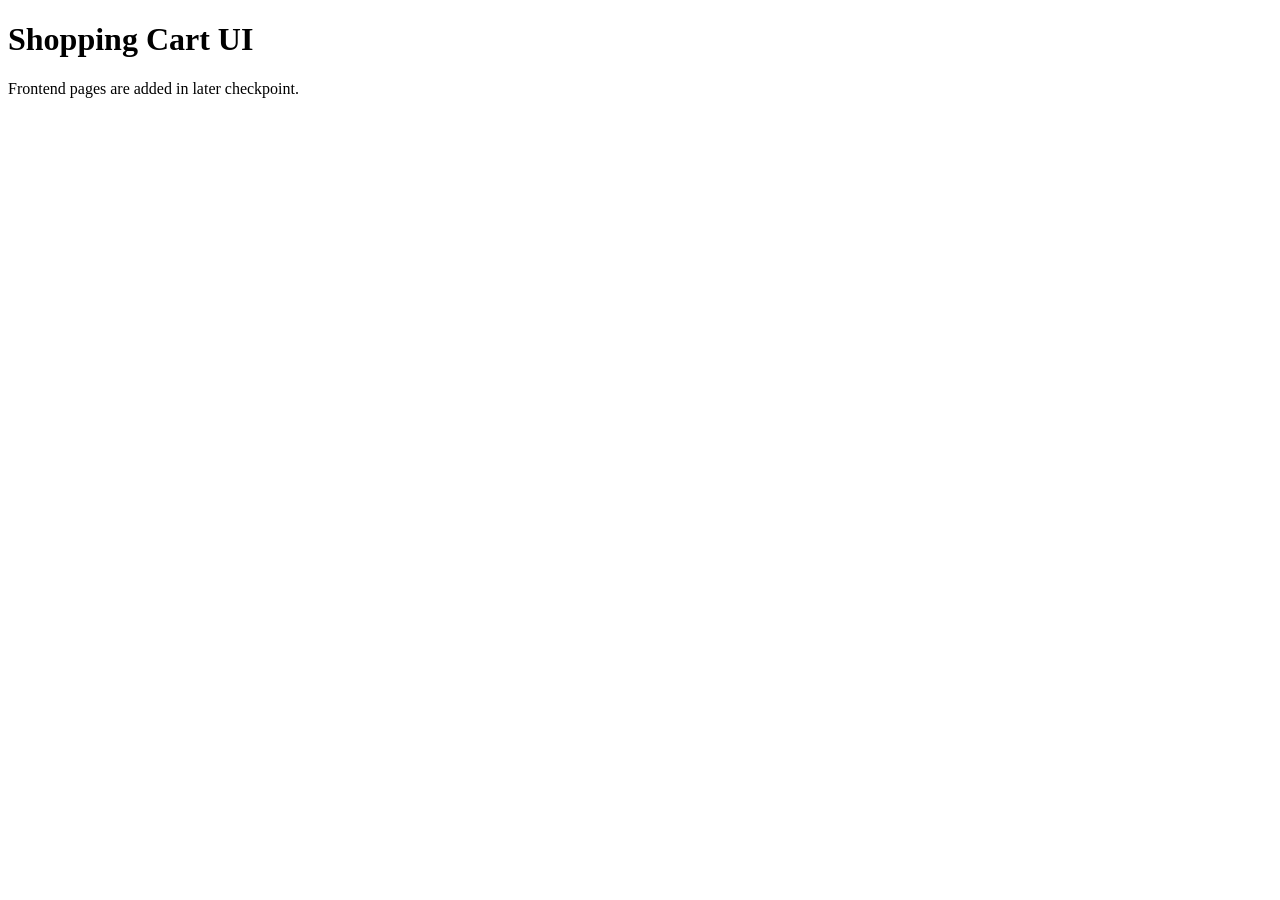
==== frontend/index.html @ fd5aa42b "chore: scaffold project structure and baseline files" ====
<!doctype html>
<html lang="en">
  <head>
    <meta charset="UTF-8" />
    <meta name="viewport" content="width=device-width, initial-scale=1.0" />
    <title>Shopping Cart UI</title>
  </head>
  <body>
    <h1>Shopping Cart UI</h1>
    <p>Frontend pages are added in later checkpoint.</p>
  </body>
</html>
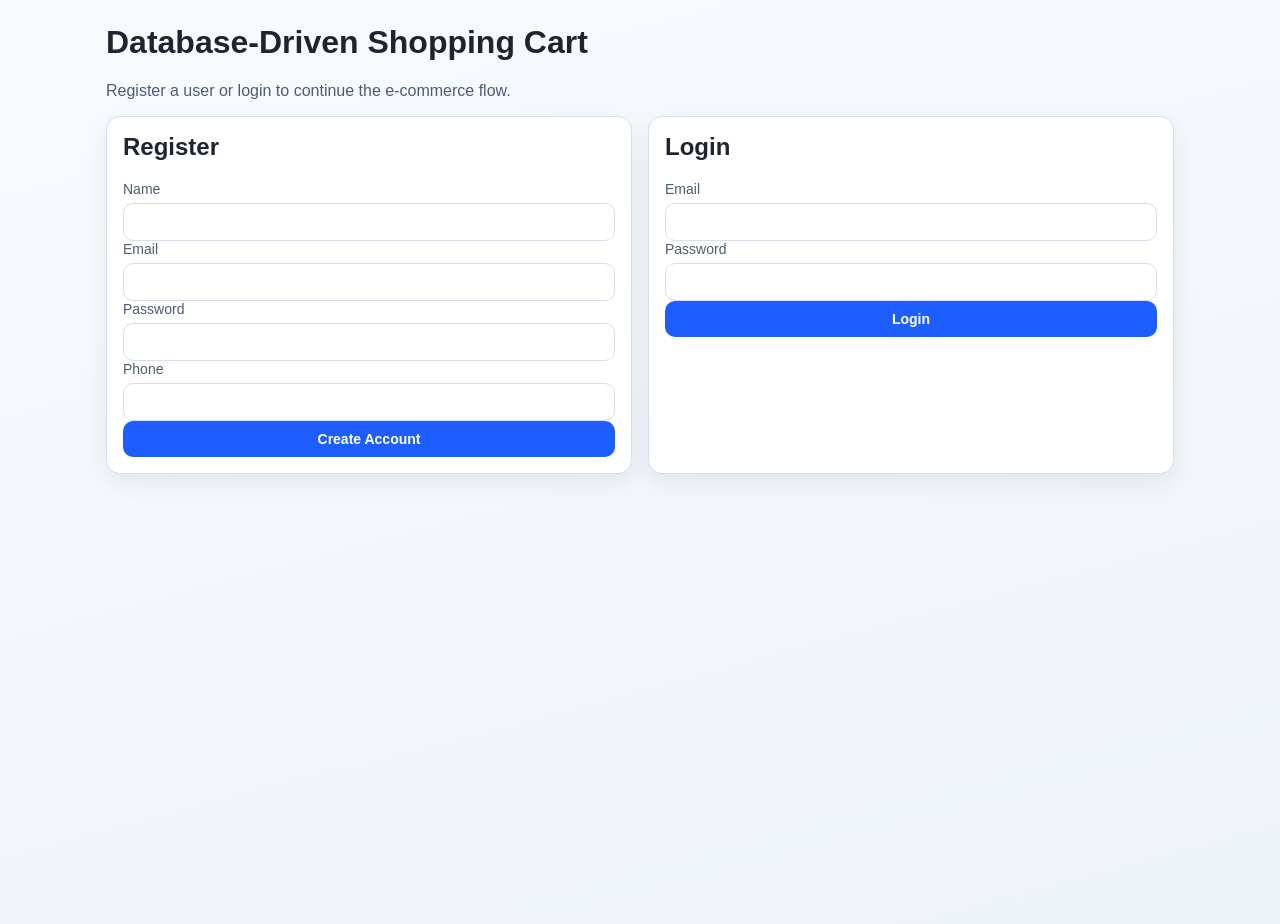
==== commit a79d211c: "feat(frontend): add full vanilla UI flow for login, cart, checkout, and order history" ====
--- a/frontend/index.html
+++ b/frontend/index.html
@@ -3,10 +3,10 @@
   <head>
     <meta charset="UTF-8" />
     <meta name="viewport" content="width=device-width, initial-scale=1.0" />
-    <title>Shopping Cart UI</title>
+    <meta http-equiv="refresh" content="0; url=login.html" />
+    <title>Redirecting...</title>
   </head>
   <body>
-    <h1>Shopping Cart UI</h1>
-    <p>Frontend pages are added in later checkpoint.</p>
+    <p>Redirecting to login page...</p>
   </body>
 </html>
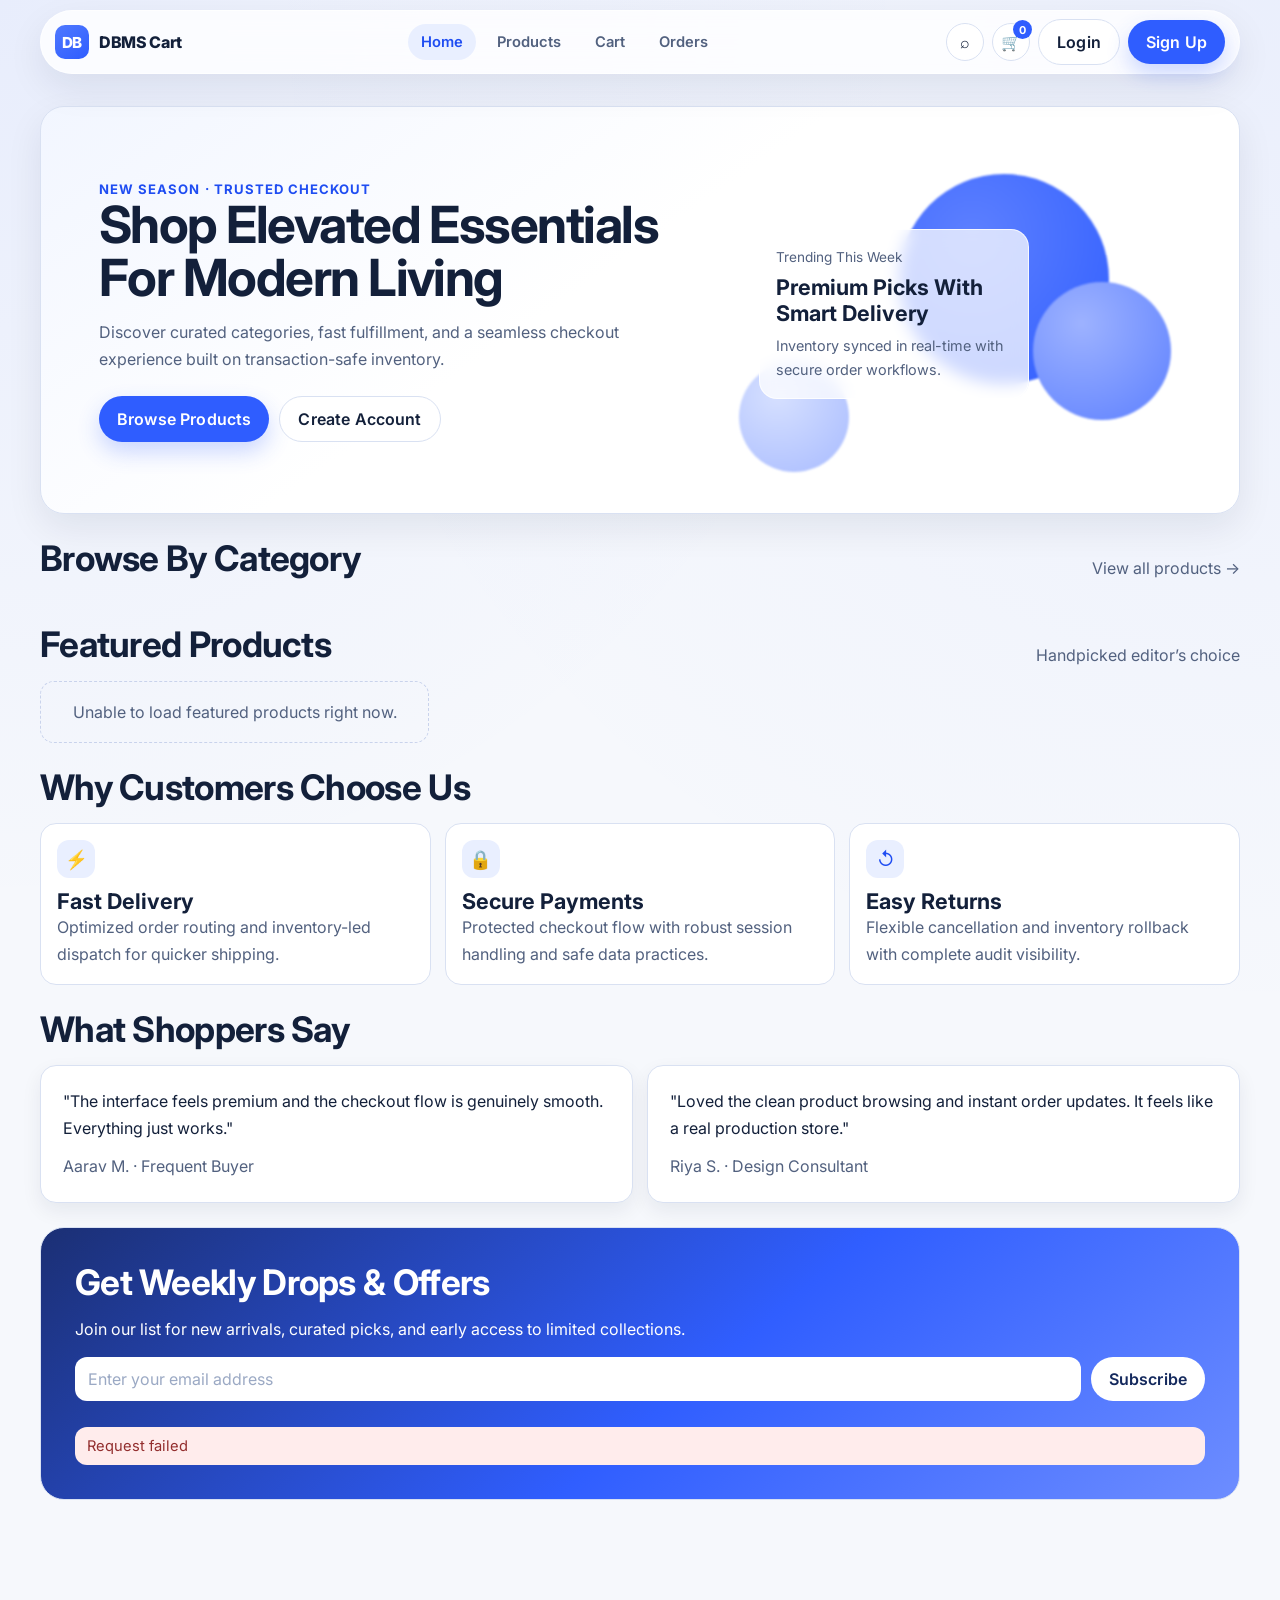
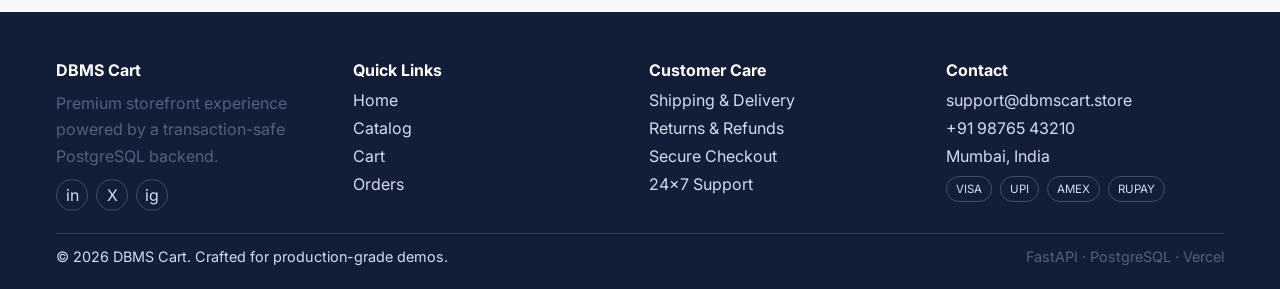
==== commit 0aa9b2c8: "feat(frontend): redesign storefront with premium landing, auth, catalog, and detail UX" ====
--- a/frontend/index.html
+++ b/frontend/index.html
@@ -3,10 +3,108 @@
   <head>
     <meta charset="UTF-8" />
     <meta name="viewport" content="width=device-width, initial-scale=1.0" />
-    <meta http-equiv="refresh" content="0; url=login.html" />
-    <title>Redirecting...</title>
+    <title>DBMS Cart | Premium Commerce</title>
+    <link rel="stylesheet" href="styles.css" />
   </head>
   <body>
-    <p>Redirecting to login page...</p>
+    <header id="navbar"></header>
+
+    <main class="site-main">
+      <div class="container">
+        <section class="hero" data-reveal>
+          <div class="hero-layout">
+            <div class="hero-copy">
+              <span class="hero-kicker">New Season · Trusted Checkout</span>
+              <h1>Shop Elevated Essentials For Modern Living</h1>
+              <p class="muted">
+                Discover curated categories, fast fulfillment, and a seamless checkout experience built on transaction-safe inventory.
+              </p>
+              <div class="hero-actions">
+                <a href="products.html" class="btn btn-primary">Browse Products</a>
+                <a href="signup.html" class="btn btn-ghost">Create Account</a>
+              </div>
+            </div>
+            <div class="hero-bg" aria-hidden="true">
+              <span class="orb orb-a"></span>
+              <span class="orb orb-b"></span>
+              <span class="orb orb-c"></span>
+              <article class="glass-card">
+                <p class="muted" style="font-size: 0.85rem">Trending This Week</p>
+                <h3 style="margin-top: 6px">Premium Picks With Smart Delivery</h3>
+                <p class="muted" style="margin-top: 8px; font-size: 0.9rem">Inventory synced in real-time with secure order workflows.</p>
+              </article>
+            </div>
+          </div>
+        </section>
+
+        <section class="landing-section" data-reveal>
+          <div class="section-head">
+            <h2>Browse By Category</h2>
+            <a href="products.html" class="muted">View all products →</a>
+          </div>
+          <div class="scroll-chips" id="landingCategoryChips"></div>
+        </section>
+
+        <section class="landing-section" data-reveal>
+          <div class="section-head">
+            <h2>Featured Products</h2>
+            <span class="muted">Handpicked editor’s choice</span>
+          </div>
+          <div id="featuredProducts" class="product-grid"></div>
+        </section>
+
+        <section class="landing-section" data-reveal>
+          <div class="section-head">
+            <h2>Why Customers Choose Us</h2>
+          </div>
+          <div class="feature-grid">
+            <article class="feature">
+              <div class="feature-icon">⚡</div>
+              <h3>Fast Delivery</h3>
+              <p class="muted">Optimized order routing and inventory-led dispatch for quicker shipping.</p>
+            </article>
+            <article class="feature">
+              <div class="feature-icon">🔒</div>
+              <h3>Secure Payments</h3>
+              <p class="muted">Protected checkout flow with robust session handling and safe data practices.</p>
+            </article>
+            <article class="feature">
+              <div class="feature-icon">↺</div>
+              <h3>Easy Returns</h3>
+              <p class="muted">Flexible cancellation and inventory rollback with complete audit visibility.</p>
+            </article>
+          </div>
+        </section>
+
+        <section class="landing-section" data-reveal>
+          <div class="section-head">
+            <h2>What Shoppers Say</h2>
+          </div>
+          <div class="testimonial-grid">
+            <article class="card panel">
+              <p>"The interface feels premium and the checkout flow is genuinely smooth. Everything just works."</p>
+              <p class="muted" style="margin-top: 12px">Aarav M. · Frequent Buyer</p>
+            </article>
+            <article class="card panel">
+              <p>"Loved the clean product browsing and instant order updates. It feels like a real production store."</p>
+              <p class="muted" style="margin-top: 12px">Riya S. · Design Consultant</p>
+            </article>
+          </div>
+        </section>
+
+        <section class="landing-section newsletter" data-reveal>
+          <h2>Get Weekly Drops & Offers</h2>
+          <p>Join our list for new arrivals, curated picks, and early access to limited collections.</p>
+          <form id="newsletterForm">
+            <input type="email" id="newsletterEmail" placeholder="Enter your email address" aria-label="Email address" required />
+            <button class="btn" type="submit">Subscribe</button>
+          </form>
+          <div id="newsletterStatus"></div>
+        </section>
+      </div>
+    </main>
+
+    <footer id="footer"></footer>
+    <script type="module" src="landing.js"></script>
   </body>
 </html>
--- a/frontend/styles.css
+++ b/frontend/styles.css
@@ -0,0 +1,1292 @@
+@import url("https://fonts.googleapis.com/css2?family=Inter:wght@400;500;600;700;800&display=swap");
+
+:root {
+  --accent: #2f5dff;
+  --accent-strong: #1f4df2;
+  --accent-soft: #e9efff;
+  --bg: #f6f8fc;
+  --surface: #ffffff;
+  --surface-muted: #f1f4fb;
+  --line: #d9e1f2;
+  --text: #13203a;
+  --text-soft: #52617f;
+  --success: #1f9d62;
+  --danger: #dc4f4f;
+  --warning: #b87913;
+  --radius-xl: 24px;
+  --radius-lg: 16px;
+  --radius-md: 12px;
+  --shadow: 0 14px 36px rgba(17, 30, 56, 0.08);
+  --shadow-soft: 0 8px 20px rgba(17, 30, 56, 0.07);
+  --max: 1200px;
+}
+
+* {
+  box-sizing: border-box;
+}
+
+html {
+  scroll-behavior: smooth;
+}
+
+body {
+  margin: 0;
+  font-family: "Inter", "Segoe UI", sans-serif;
+  background:
+    radial-gradient(circle at 0% 0%, rgba(47, 93, 255, 0.07), transparent 40%),
+    radial-gradient(circle at 100% 0%, rgba(47, 93, 255, 0.06), transparent 45%),
+    var(--bg);
+  color: var(--text);
+  min-height: 100vh;
+}
+
+a {
+  color: inherit;
+  text-decoration: none;
+}
+
+img {
+  max-width: 100%;
+  display: block;
+}
+
+button,
+input,
+select,
+textarea {
+  font: inherit;
+}
+
+.site-main {
+  padding: 32px 16px 56px;
+}
+
+.container {
+  width: 100%;
+  max-width: var(--max);
+  margin: 0 auto;
+}
+
+h1,
+h2,
+h3,
+h4,
+p {
+  margin: 0;
+}
+
+h1 {
+  font-size: clamp(2rem, 4vw, 3.2rem);
+  line-height: 1.05;
+  letter-spacing: -0.03em;
+}
+
+h2 {
+  font-size: clamp(1.45rem, 3vw, 2.2rem);
+  line-height: 1.15;
+  letter-spacing: -0.02em;
+}
+
+h3 {
+  font-size: clamp(1.05rem, 2vw, 1.35rem);
+}
+
+p {
+  line-height: 1.66;
+}
+
+.muted {
+  color: var(--text-soft);
+}
+
+.section-stack {
+  display: grid;
+  gap: 24px;
+}
+
+.card {
+  background: var(--surface);
+  border: 1px solid var(--line);
+  border-radius: var(--radius-lg);
+  box-shadow: var(--shadow-soft);
+}
+
+.panel {
+  padding: 22px;
+}
+
+.btn {
+  border: 0;
+  border-radius: 999px;
+  padding: 12px 18px;
+  cursor: pointer;
+  transition: transform 0.2s ease, box-shadow 0.2s ease, background-color 0.2s ease;
+  font-weight: 600;
+  letter-spacing: 0.01em;
+  display: inline-flex;
+  align-items: center;
+  gap: 8px;
+  justify-content: center;
+}
+
+.btn:focus-visible,
+input:focus-visible,
+select:focus-visible,
+textarea:focus-visible,
+a:focus-visible {
+  outline: 3px solid rgba(47, 93, 255, 0.28);
+  outline-offset: 2px;
+}
+
+.btn-primary {
+  background: var(--accent);
+  color: #fff;
+  box-shadow: 0 10px 22px rgba(47, 93, 255, 0.24);
+}
+
+.btn-primary:hover {
+  background: var(--accent-strong);
+  transform: translateY(-1px);
+}
+
+.btn-secondary {
+  background: #1f2a46;
+  color: #fff;
+}
+
+.btn-secondary:hover {
+  background: #182038;
+}
+
+.btn-ghost {
+  background: #fff;
+  border: 1px solid var(--line);
+  color: var(--text);
+}
+
+.btn-ghost:hover {
+  background: var(--surface-muted);
+}
+
+.btn-danger {
+  background: #ffe8e8;
+  color: #aa2929;
+}
+
+.btn-danger:hover {
+  background: #ffd9d9;
+}
+
+.btn-block {
+  width: 100%;
+}
+
+.status {
+  margin-top: 12px;
+  border-radius: 12px;
+  font-size: 0.92rem;
+  padding: 10px 12px;
+}
+
+.status.success {
+  color: #165f3f;
+  background: #e6f7f0;
+}
+
+.status.error {
+  color: #932e2e;
+  background: #ffecec;
+}
+
+.site-header {
+  position: sticky;
+  top: 0;
+  z-index: 30;
+  padding: 10px 16px 0;
+}
+
+.navbar-shell {
+  max-width: var(--max);
+  margin: 0 auto;
+  background: rgba(255, 255, 255, 0.8);
+  border: 1px solid rgba(255, 255, 255, 0.72);
+  box-shadow: var(--shadow);
+  border-radius: 999px;
+  backdrop-filter: blur(12px);
+}
+
+.navbar-inner {
+  min-height: 62px;
+  padding: 8px 14px;
+  display: grid;
+  grid-template-columns: auto 1fr auto;
+  gap: 14px;
+  align-items: center;
+}
+
+.brand {
+  display: inline-flex;
+  align-items: center;
+  gap: 10px;
+  font-weight: 800;
+  letter-spacing: -0.02em;
+}
+
+.brand-badge {
+  width: 34px;
+  height: 34px;
+  border-radius: 10px;
+  display: grid;
+  place-items: center;
+  background: linear-gradient(145deg, #4f79ff, #2f5dff);
+  color: #fff;
+  font-size: 0.95rem;
+}
+
+.nav-links {
+  display: flex;
+  align-items: center;
+  justify-content: center;
+  gap: 8px;
+  flex-wrap: wrap;
+}
+
+.nav-link {
+  font-size: 0.92rem;
+  padding: 9px 13px;
+  border-radius: 999px;
+  color: var(--text-soft);
+  font-weight: 600;
+}
+
+.nav-link:hover {
+  color: var(--text);
+  background: var(--surface-muted);
+}
+
+.nav-link.active {
+  background: var(--accent-soft);
+  color: var(--accent-strong);
+}
+
+.nav-tools {
+  display: inline-flex;
+  align-items: center;
+  gap: 8px;
+}
+
+.icon-btn {
+  width: 38px;
+  height: 38px;
+  border-radius: 50%;
+  border: 1px solid var(--line);
+  background: #fff;
+  color: var(--text);
+  display: grid;
+  place-items: center;
+  position: relative;
+}
+
+.icon-btn:hover {
+  background: var(--surface-muted);
+}
+
+.badge {
+  min-width: 19px;
+  height: 19px;
+  padding: 0 4px;
+  border-radius: 999px;
+  background: var(--accent);
+  color: #fff;
+  display: inline-flex;
+  align-items: center;
+  justify-content: center;
+  font-size: 0.68rem;
+  font-weight: 700;
+  position: absolute;
+  right: -3px;
+  top: -4px;
+}
+
+.avatar-chip {
+  padding: 4px 10px 4px 4px;
+  border: 1px solid var(--line);
+  border-radius: 999px;
+  background: #fff;
+  display: inline-flex;
+  gap: 8px;
+  align-items: center;
+}
+
+.avatar-dot {
+  width: 30px;
+  height: 30px;
+  border-radius: 50%;
+  background: linear-gradient(145deg, #284bbb, #5277f3);
+  color: #fff;
+  display: grid;
+  place-items: center;
+  font-size: 0.8rem;
+  font-weight: 700;
+}
+
+.hamburger {
+  display: none;
+}
+
+.mobile-drawer {
+  display: none;
+  position: fixed;
+  inset: 0;
+  z-index: 45;
+}
+
+.mobile-drawer.open {
+  display: block;
+}
+
+.drawer-backdrop {
+  position: absolute;
+  inset: 0;
+  background: rgba(8, 18, 38, 0.54);
+}
+
+.drawer-panel {
+  position: absolute;
+  right: 0;
+  top: 0;
+  height: 100%;
+  width: min(340px, 86vw);
+  background: #fff;
+  padding: 22px;
+  display: grid;
+  gap: 10px;
+  align-content: start;
+}
+
+.drawer-panel a,
+.drawer-panel button {
+  width: 100%;
+  text-align: left;
+}
+
+.footer {
+  background: #121d37;
+  color: #d4dbee;
+  margin-top: 56px;
+}
+
+.footer-inner {
+  max-width: var(--max);
+  margin: 0 auto;
+  padding: 48px 16px 24px;
+  display: grid;
+  gap: 22px;
+}
+
+.footer-grid {
+  display: grid;
+  gap: 18px;
+  grid-template-columns: repeat(4, minmax(0, 1fr));
+}
+
+.footer h4 {
+  color: #fff;
+  margin-bottom: 10px;
+  font-size: 1rem;
+}
+
+.footer-list {
+  list-style: none;
+  padding: 0;
+  margin: 0;
+  display: grid;
+  gap: 8px;
+}
+
+.footer-bottom {
+  padding-top: 14px;
+  border-top: 1px solid rgba(212, 219, 238, 0.18);
+  display: flex;
+  justify-content: space-between;
+  gap: 10px;
+  flex-wrap: wrap;
+  font-size: 0.9rem;
+}
+
+.socials {
+  display: inline-flex;
+  gap: 8px;
+}
+
+.socials span {
+  width: 32px;
+  height: 32px;
+  border: 1px solid rgba(212, 219, 238, 0.24);
+  border-radius: 50%;
+  display: grid;
+  place-items: center;
+}
+
+.payment-chips {
+  display: inline-flex;
+  gap: 8px;
+  flex-wrap: wrap;
+}
+
+.payment-chip {
+  border: 1px solid rgba(212, 219, 238, 0.24);
+  border-radius: 999px;
+  font-size: 0.72rem;
+  padding: 5px 9px;
+}
+
+.hero {
+  position: relative;
+  overflow: hidden;
+  border-radius: var(--radius-xl);
+  background: linear-gradient(145deg, #f2f6ff, #ffffff 45%);
+  border: 1px solid var(--line);
+  box-shadow: var(--shadow);
+}
+
+.hero-layout {
+  padding: clamp(30px, 6vw, 58px);
+  display: grid;
+  gap: 26px;
+  grid-template-columns: 1.2fr 1fr;
+  align-items: center;
+}
+
+.hero-kicker {
+  display: inline-flex;
+  align-items: center;
+  gap: 8px;
+  color: var(--accent-strong);
+  font-size: 0.82rem;
+  font-weight: 700;
+  letter-spacing: 0.08em;
+  text-transform: uppercase;
+}
+
+.hero-copy p {
+  max-width: 56ch;
+  margin-top: 14px;
+}
+
+.hero-actions {
+  margin-top: 24px;
+  display: flex;
+  gap: 10px;
+  flex-wrap: wrap;
+}
+
+.hero-bg {
+  min-height: 290px;
+  position: relative;
+}
+
+.orb {
+  border-radius: 50%;
+  position: absolute;
+  filter: blur(1px);
+}
+
+.orb-a {
+  width: 210px;
+  height: 210px;
+  right: 15%;
+  top: 3%;
+  background: radial-gradient(circle at 35% 30%, #5d80ff, #2f5dff);
+}
+
+.orb-b {
+  width: 138px;
+  height: 138px;
+  right: 2%;
+  bottom: 12%;
+  background: radial-gradient(circle at 35% 30%, #9db2ff, #5d80ff);
+}
+
+.orb-c {
+  width: 110px;
+  height: 110px;
+  left: 8%;
+  bottom: -6%;
+  background: radial-gradient(circle at 35% 30%, #d6e0ff, #a8bbff);
+}
+
+.glass-card {
+  position: absolute;
+  left: 12%;
+  top: 22%;
+  width: min(270px, 75%);
+  background: rgba(255, 255, 255, 0.75);
+  border: 1px solid rgba(255, 255, 255, 0.8);
+  border-radius: 18px;
+  backdrop-filter: blur(8px);
+  padding: 16px;
+}
+
+.split {
+  display: grid;
+  gap: 16px;
+}
+
+.landing-section {
+  margin-top: 24px;
+}
+
+.section-head {
+  display: flex;
+  justify-content: space-between;
+  align-items: end;
+  gap: 10px;
+  margin-bottom: 16px;
+}
+
+.scroll-chips {
+  display: flex;
+  gap: 10px;
+  overflow-x: auto;
+  padding-bottom: 6px;
+}
+
+.chip {
+  display: inline-flex;
+  align-items: center;
+  gap: 7px;
+  border-radius: 999px;
+  border: 1px solid var(--line);
+  background: #fff;
+  color: var(--text);
+  padding: 9px 14px;
+  font-size: 0.84rem;
+  white-space: nowrap;
+  font-weight: 600;
+}
+
+.chip:hover,
+.chip.active {
+  border-color: #c3d2ff;
+  background: var(--accent-soft);
+  color: var(--accent-strong);
+}
+
+.product-grid {
+  display: grid;
+  gap: 16px;
+  grid-template-columns: repeat(3, minmax(0, 1fr));
+}
+
+.product-card {
+  background: #fff;
+  border: 1px solid var(--line);
+  border-radius: 16px;
+  overflow: hidden;
+  box-shadow: var(--shadow-soft);
+  transition: transform 0.25s ease, box-shadow 0.25s ease;
+  position: relative;
+}
+
+.product-card:hover {
+  transform: translateY(-4px);
+  box-shadow: 0 16px 30px rgba(20, 31, 61, 0.12);
+}
+
+.product-media {
+  position: relative;
+  height: 190px;
+  background: linear-gradient(160deg, #edf2ff 0%, #ffffff 70%);
+  display: grid;
+  place-items: center;
+}
+
+.product-thumb {
+  width: 78%;
+  height: 74%;
+  border-radius: 14px;
+  background:
+    linear-gradient(130deg, rgba(66, 110, 255, 0.2), rgba(66, 110, 255, 0)),
+    linear-gradient(45deg, #cdd9ff, #f6f8ff);
+  border: 1px solid #e1e8ff;
+  display: grid;
+  place-items: center;
+  font-size: 1.95rem;
+  font-weight: 700;
+  color: #3552ad;
+}
+
+.wish-btn {
+  position: absolute;
+  right: 10px;
+  top: 10px;
+  width: 34px;
+  height: 34px;
+  border-radius: 50%;
+  border: 1px solid var(--line);
+  background: #fff;
+}
+
+.quick-add {
+  position: absolute;
+  left: 50%;
+  bottom: 14px;
+  transform: translate(-50%, 10px);
+  opacity: 0;
+  pointer-events: none;
+  transition: opacity 0.2s ease, transform 0.2s ease;
+}
+
+.product-card:hover .quick-add,
+.product-card:focus-within .quick-add {
+  opacity: 1;
+  transform: translate(-50%, 0);
+  pointer-events: all;
+}
+
+.product-body {
+  padding: 14px;
+  display: grid;
+  gap: 8px;
+}
+
+.product-row {
+  display: flex;
+  justify-content: space-between;
+  align-items: center;
+  gap: 8px;
+}
+
+.stars {
+  color: #ffb31f;
+  font-size: 0.86rem;
+  letter-spacing: 0.1em;
+}
+
+.feature-grid {
+  display: grid;
+  gap: 14px;
+  grid-template-columns: repeat(3, minmax(0, 1fr));
+}
+
+.feature {
+  padding: 16px;
+  border-radius: 16px;
+  border: 1px solid var(--line);
+  background: #fff;
+}
+
+.feature-icon {
+  width: 38px;
+  height: 38px;
+  border-radius: 12px;
+  background: var(--accent-soft);
+  color: var(--accent-strong);
+  display: grid;
+  place-items: center;
+  font-size: 1.15rem;
+  margin-bottom: 10px;
+}
+
+.testimonial-grid {
+  display: grid;
+  gap: 14px;
+  grid-template-columns: repeat(2, minmax(0, 1fr));
+}
+
+.newsletter {
+  border-radius: var(--radius-xl);
+  border: 1px solid var(--line);
+  background: linear-gradient(140deg, #1b2f74, #305eff 55%, #6d8dff);
+  color: #fff;
+  padding: clamp(20px, 5vw, 34px);
+  display: grid;
+  gap: 14px;
+}
+
+.newsletter form {
+  display: flex;
+  gap: 10px;
+  flex-wrap: wrap;
+}
+
+.newsletter input {
+  flex: 1;
+  min-width: 220px;
+  border: none;
+}
+
+.newsletter .btn {
+  background: #fff;
+  color: #14295d;
+}
+
+.auth-wrap {
+  min-height: 100vh;
+  display: grid;
+  grid-template-columns: 1.06fr 1fr;
+}
+
+.auth-brand {
+  padding: clamp(24px, 6vw, 58px);
+  background:
+    radial-gradient(circle at 72% 15%, rgba(129, 160, 255, 0.6), transparent 33%),
+    radial-gradient(circle at 16% 81%, rgba(85, 122, 255, 0.45), transparent 30%),
+    linear-gradient(145deg, #16295f, #243d86);
+  color: #f3f7ff;
+  display: grid;
+  gap: 20px;
+  align-content: center;
+}
+
+.auth-brand ul {
+  margin: 0;
+  padding: 0;
+  list-style: none;
+  display: grid;
+  gap: 10px;
+}
+
+.auth-brand li {
+  display: inline-flex;
+  align-items: center;
+  gap: 8px;
+}
+
+.auth-panel {
+  display: grid;
+  align-content: center;
+  justify-items: center;
+  padding: clamp(20px, 4vw, 42px);
+  background: var(--bg);
+}
+
+.auth-card {
+  width: min(460px, 100%);
+  background: #fff;
+  border-radius: 20px;
+  border: 1px solid var(--line);
+  box-shadow: var(--shadow);
+  padding: 28px;
+}
+
+.auth-title {
+  font-size: 1.85rem;
+  margin-bottom: 8px;
+}
+
+.form-grid {
+  margin-top: 18px;
+  display: grid;
+  gap: 12px;
+}
+
+.form-field label {
+  display: block;
+  margin-bottom: 6px;
+  font-size: 0.86rem;
+  color: var(--text-soft);
+  font-weight: 600;
+}
+
+.input-wrap {
+  position: relative;
+}
+
+input,
+select,
+textarea {
+  width: 100%;
+  border: 1px solid var(--line);
+  background: #fff;
+  color: var(--text);
+  border-radius: 12px;
+  padding: 11px 13px;
+}
+
+input::placeholder {
+  color: #9ba9c4;
+}
+
+.eye-btn {
+  position: absolute;
+  right: 10px;
+  top: 50%;
+  transform: translateY(-50%);
+  border: none;
+  background: transparent;
+  color: var(--text-soft);
+  cursor: pointer;
+}
+
+.inline-check {
+  display: inline-flex;
+  align-items: center;
+  gap: 8px;
+  font-size: 0.9rem;
+  color: var(--text-soft);
+}
+
+.inline-check input {
+  width: auto;
+}
+
+.oauth-btn {
+  width: 100%;
+  border-radius: 12px;
+  border: 1px solid var(--line);
+  background: #fff;
+  color: #1f2f56;
+  padding: 11px 14px;
+  font-weight: 600;
+}
+
+.trust-row {
+  margin-top: 12px;
+  display: flex;
+  flex-wrap: wrap;
+  gap: 8px;
+}
+
+.trust-chip {
+  border: 1px solid var(--line);
+  background: #fbfcff;
+  border-radius: 999px;
+  padding: 6px 10px;
+  font-size: 0.78rem;
+  color: var(--text-soft);
+}
+
+.catalog-layout {
+  display: grid;
+  gap: 20px;
+  grid-template-columns: 290px 1fr;
+}
+
+.filter-panel {
+  position: sticky;
+  top: 88px;
+  align-self: start;
+  padding: 16px;
+}
+
+.filter-group {
+  margin-top: 14px;
+  display: grid;
+  gap: 8px;
+}
+
+.price-row {
+  display: grid;
+  grid-template-columns: 1fr 1fr;
+  gap: 8px;
+}
+
+.rating-filter {
+  display: flex;
+  gap: 8px;
+  flex-wrap: wrap;
+}
+
+.rating-filter .chip {
+  padding: 8px 12px;
+}
+
+.catalog-toolbar {
+  display: flex;
+  justify-content: space-between;
+  align-items: center;
+  gap: 12px;
+  flex-wrap: wrap;
+  margin-bottom: 12px;
+}
+
+.search-wrap {
+  position: relative;
+  min-width: 240px;
+}
+
+.search-wrap input {
+  padding-left: 36px;
+}
+
+.search-icon {
+  position: absolute;
+  left: 12px;
+  top: 50%;
+  transform: translateY(-50%);
+  color: #92a2c4;
+}
+
+.pill {
+  display: inline-flex;
+  align-items: center;
+  border-radius: 999px;
+  padding: 5px 9px;
+  font-size: 0.74rem;
+  font-weight: 700;
+  background: var(--accent-soft);
+  color: var(--accent-strong);
+}
+
+.pill.success {
+  background: #e6f7ef;
+  color: #1d7f4e;
+}
+
+.pill.warning {
+  background: #fff4df;
+  color: #996012;
+}
+
+.pill.danger {
+  background: #ffeaea;
+  color: #b83333;
+}
+
+.pagination {
+  margin-top: 16px;
+  display: flex;
+  gap: 8px;
+  justify-content: center;
+  align-items: center;
+}
+
+.details-layout {
+  display: grid;
+  gap: 24px;
+  grid-template-columns: 1fr 1fr;
+}
+
+.gallery-main {
+  height: 380px;
+  border-radius: 18px;
+  background: linear-gradient(145deg, #edf2ff, #fff);
+  border: 1px solid var(--line);
+  overflow: hidden;
+  display: grid;
+  place-items: center;
+  position: relative;
+}
+
+.zoom-layer {
+  width: 75%;
+  height: 72%;
+  border-radius: 16px;
+  border: 1px solid #dae4ff;
+  background: linear-gradient(130deg, #cfdcff, #f6f8ff);
+  display: grid;
+  place-items: center;
+  color: #2f4eaa;
+  font-size: 2.4rem;
+  font-weight: 700;
+  transition: transform 0.3s ease;
+}
+
+.gallery-main:hover .zoom-layer {
+  transform: scale(1.06);
+}
+
+.thumb-grid {
+  margin-top: 10px;
+  display: grid;
+  gap: 8px;
+  grid-template-columns: repeat(4, minmax(0, 1fr));
+}
+
+.thumb {
+  border: 1px solid var(--line);
+  border-radius: 12px;
+  background: #fff;
+  height: 66px;
+  display: grid;
+  place-items: center;
+}
+
+.selector-row {
+  display: flex;
+  gap: 8px;
+  flex-wrap: wrap;
+}
+
+.selector {
+  border-radius: 999px;
+  border: 1px solid var(--line);
+  background: #fff;
+  padding: 8px 12px;
+  font-size: 0.86rem;
+}
+
+.selector.active {
+  background: var(--accent-soft);
+  border-color: #c9d6ff;
+  color: var(--accent-strong);
+}
+
+.tab-header {
+  display: flex;
+  gap: 8px;
+  margin-top: 18px;
+}
+
+.tab-btn {
+  border: 1px solid var(--line);
+  border-radius: 999px;
+  background: #fff;
+  padding: 8px 12px;
+}
+
+.tab-btn.active {
+  background: var(--accent-soft);
+  color: var(--accent-strong);
+}
+
+.tab-panel {
+  margin-top: 10px;
+  border: 1px solid var(--line);
+  background: #fff;
+  border-radius: 14px;
+  padding: 14px;
+}
+
+.order-card,
+.cart-item {
+  border: 1px solid var(--line);
+  border-radius: 14px;
+  background: #fff;
+  padding: 14px;
+}
+
+.cart-row,
+.order-row {
+  display: flex;
+  gap: 10px;
+  flex-wrap: wrap;
+  align-items: center;
+  justify-content: space-between;
+}
+
+.cart-meta,
+.order-meta {
+  margin-top: 8px;
+  display: flex;
+  flex-wrap: wrap;
+  gap: 10px;
+  color: var(--text-soft);
+  font-size: 0.89rem;
+}
+
+.qty-stepper {
+  display: inline-flex;
+  align-items: center;
+  border: 1px solid var(--line);
+  border-radius: 999px;
+  overflow: hidden;
+}
+
+.qty-stepper button {
+  width: 32px;
+  height: 32px;
+  border: none;
+  background: #fff;
+}
+
+.qty-stepper input {
+  width: 58px;
+  border: none;
+  border-left: 1px solid var(--line);
+  border-right: 1px solid var(--line);
+  border-radius: 0;
+  text-align: center;
+}
+
+.summary-box {
+  border: 1px solid var(--line);
+  border-radius: 16px;
+  padding: 18px;
+  background: #fff;
+}
+
+.summary-list {
+  display: grid;
+  gap: 8px;
+}
+
+.summary-list li {
+  list-style: none;
+  display: flex;
+  justify-content: space-between;
+  gap: 8px;
+  font-size: 0.92rem;
+}
+
+.metrics-grid {
+  display: grid;
+  gap: 12px;
+  grid-template-columns: repeat(4, minmax(0, 1fr));
+}
+
+.metric-card {
+  padding: 16px;
+}
+
+.metric-card h3 {
+  font-size: 1.6rem;
+  margin-top: 8px;
+}
+
+.table-wrap {
+  overflow-x: auto;
+}
+
+.insight-table {
+  width: 100%;
+  border-collapse: collapse;
+  font-size: 0.86rem;
+}
+
+.insight-table th,
+.insight-table td {
+  text-align: left;
+  padding: 10px;
+  border-bottom: 1px solid var(--line);
+  white-space: nowrap;
+}
+
+.quick-links {
+  display: flex;
+  gap: 10px;
+  flex-wrap: wrap;
+}
+
+.divider {
+  height: 1px;
+  background: var(--line);
+  margin: 14px 0;
+}
+
+.empty-state {
+  padding: 20px;
+  border: 1px dashed #c9d3ec;
+  border-radius: 14px;
+  text-align: center;
+  color: var(--text-soft);
+}
+
+.skeleton {
+  position: relative;
+  overflow: hidden;
+  border-radius: 10px;
+  background: #ecf0f8;
+}
+
+.skeleton::after {
+  content: "";
+  position: absolute;
+  inset: 0;
+  transform: translateX(-100%);
+  background: linear-gradient(90deg, transparent, rgba(255, 255, 255, 0.7), transparent);
+  animation: shimmer 1.2s infinite;
+}
+
+.sk-line {
+  height: 14px;
+}
+
+.sk-card {
+  height: 260px;
+}
+
+@keyframes shimmer {
+  to {
+    transform: translateX(100%);
+  }
+}
+
+[data-reveal] {
+  opacity: 0;
+  transform: translateY(16px);
+  transition: opacity 0.45s ease, transform 0.45s ease;
+}
+
+[data-reveal].visible {
+  opacity: 1;
+  transform: translateY(0);
+}
+
+@media (max-width: 1080px) {
+  .product-grid {
+    grid-template-columns: repeat(2, minmax(0, 1fr));
+  }
+
+  .catalog-layout {
+    grid-template-columns: 1fr;
+  }
+
+  .filter-panel {
+    position: static;
+  }
+
+  .details-layout {
+    grid-template-columns: 1fr;
+  }
+
+  .metrics-grid {
+    grid-template-columns: repeat(2, minmax(0, 1fr));
+  }
+
+  .hero-layout {
+    grid-template-columns: 1fr;
+  }
+
+  .footer-grid {
+    grid-template-columns: repeat(2, minmax(0, 1fr));
+  }
+}
+
+@media (max-width: 860px) {
+  .auth-wrap {
+    grid-template-columns: 1fr;
+  }
+
+  .auth-brand {
+    min-height: 280px;
+  }
+
+  .navbar-inner {
+    grid-template-columns: auto auto;
+    justify-content: space-between;
+  }
+
+  .nav-links,
+  .nav-tools .search-btn,
+  .nav-tools .avatar-chip {
+    display: none;
+  }
+
+  .hamburger {
+    display: inline-flex;
+  }
+}
+
+@media (max-width: 700px) {
+  .site-main {
+    padding-top: 22px;
+  }
+
+  .product-grid,
+  .feature-grid,
+  .testimonial-grid,
+  .metrics-grid {
+    grid-template-columns: 1fr;
+  }
+
+  .newsletter form {
+    flex-direction: column;
+  }
+
+  .footer-grid {
+    grid-template-columns: 1fr;
+  }
+}
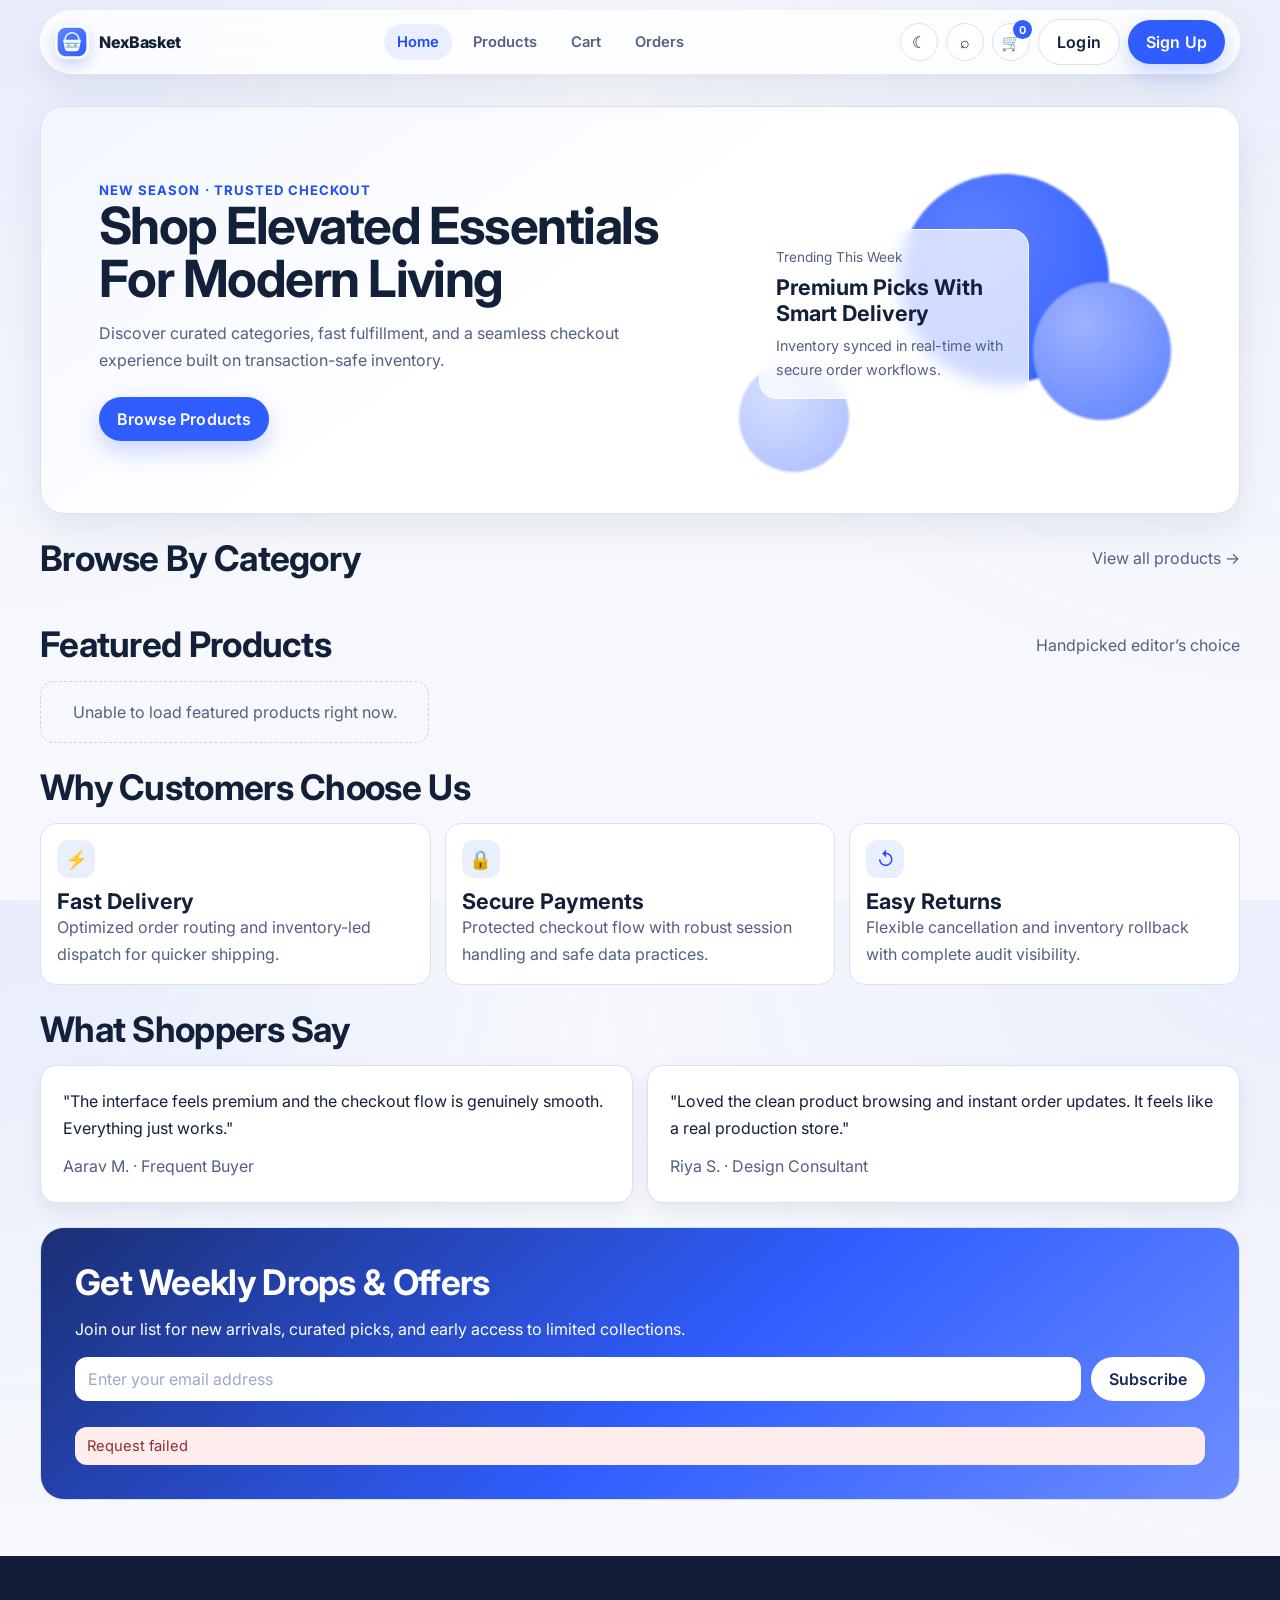
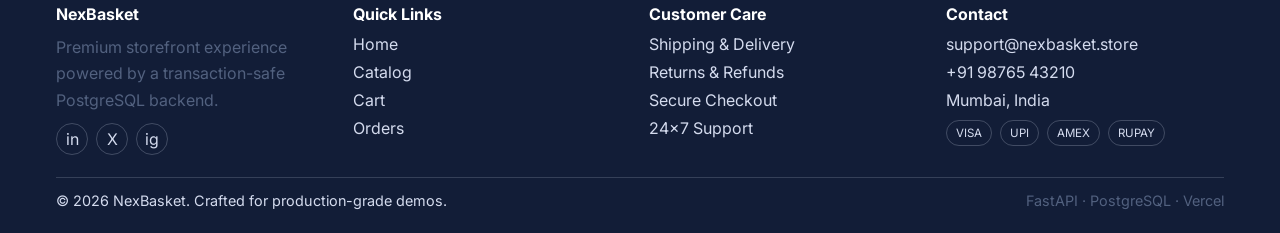
==== commit 7648f55f: "feat: add custom NexBasket logo system and favicon" ====
--- a/frontend/index.html
+++ b/frontend/index.html
@@ -3,8 +3,9 @@
   <head>
     <meta charset="UTF-8" />
     <meta name="viewport" content="width=device-width, initial-scale=1.0" />
-    <title>DBMS Cart | Premium Commerce</title>
+    <title>NexBasket | Premium Commerce</title>
     <link rel="stylesheet" href="styles.css" />
+    <link rel="icon" type="image/svg+xml" href="assets/brand/favicon.svg" />
   </head>
   <body>
     <header id="navbar"></header>
@@ -21,7 +22,6 @@
               </p>
               <div class="hero-actions">
                 <a href="products.html" class="btn btn-primary">Browse Products</a>
-                <a href="signup.html" class="btn btn-ghost">Create Account</a>
               </div>
             </div>
             <div class="hero-bg" aria-hidden="true">
--- a/frontend/styles.css
+++ b/frontend/styles.css
@@ -21,12 +21,28 @@
   --max: 1200px;
 }
 
+html[data-theme="dark"] {
+  color-scheme: dark;
+  --accent: #6f8cff;
+  --accent-strong: #88a0ff;
+  --accent-soft: rgba(111, 140, 255, 0.2);
+  --bg: #0b1324;
+  --surface: #111c32;
+  --surface-muted: #182541;
+  --line: #2b3c5f;
+  --text: #e7eeff;
+  --text-soft: #a6b5d7;
+  --shadow: 0 16px 34px rgba(3, 9, 20, 0.52);
+  --shadow-soft: 0 10px 24px rgba(3, 9, 20, 0.45);
+}
+
 * {
   box-sizing: border-box;
 }
 
 html {
   scroll-behavior: smooth;
+  height: 100%;
 }
 
 body {
@@ -37,7 +53,18 @@
     radial-gradient(circle at 100% 0%, rgba(47, 93, 255, 0.06), transparent 45%),
     var(--bg);
   color: var(--text);
-  min-height: 100vh;
+  min-height: 100dvh;
+  overflow-x: hidden;
+  display: flex;
+  flex-direction: column;
+  width: 100%;
+}
+
+html[data-theme="dark"] body {
+  background:
+    radial-gradient(circle at 0% 0%, rgba(110, 139, 255, 0.16), transparent 42%),
+    radial-gradient(circle at 100% 0%, rgba(110, 139, 255, 0.1), transparent 40%),
+    #0a1222;
 }
 
 a {
@@ -59,6 +86,8 @@
 
 .site-main {
   padding: 32px 16px 56px;
+  flex: 1 0 auto;
+  width: 100%;
 }
 
 .container {
@@ -104,15 +133,21 @@
   gap: 24px;
 }
 
+.section-stack > * {
+  min-width: 0;
+}
+
 .card {
   background: var(--surface);
   border: 1px solid var(--line);
   border-radius: var(--radius-lg);
   box-shadow: var(--shadow-soft);
+  min-width: 0;
 }
 
 .panel {
   padding: 22px;
+  min-width: 0;
 }
 
 .btn {
@@ -164,6 +199,12 @@
   color: var(--text);
 }
 
+html[data-theme="dark"] .btn-ghost {
+  background: #131f37;
+  border-color: #2b3d63;
+  color: #c9d6f6;
+}
+
 .btn-ghost:hover {
   background: var(--surface-muted);
 }
@@ -175,6 +216,15 @@
 
 .btn-danger:hover {
   background: #ffd9d9;
+}
+
+html[data-theme="dark"] .btn-danger {
+  background: #412226;
+  color: #ffb8c0;
+}
+
+html[data-theme="dark"] .btn-danger:hover {
+  background: #4b262b;
 }
 
 .btn-block {
@@ -196,6 +246,16 @@
 .status.error {
   color: #932e2e;
   background: #ffecec;
+}
+
+html[data-theme="dark"] .status.success {
+  color: #9ee9c9;
+  background: #173b2b;
+}
+
+html[data-theme="dark"] .status.error {
+  color: #ffc8c8;
+  background: #432324;
 }
 
 .site-header {
@@ -215,6 +275,11 @@
   backdrop-filter: blur(12px);
 }
 
+html[data-theme="dark"] .navbar-shell {
+  background: rgba(12, 20, 36, 0.86);
+  border-color: rgba(53, 72, 108, 0.7);
+}
+
 .navbar-inner {
   min-height: 62px;
   padding: 8px 14px;
@@ -232,15 +297,17 @@
   letter-spacing: -0.02em;
 }
 
-.brand-badge {
+.brand-logo {
   width: 34px;
   height: 34px;
   border-radius: 10px;
-  display: grid;
-  place-items: center;
-  background: linear-gradient(145deg, #4f79ff, #2f5dff);
-  color: #fff;
-  font-size: 0.95rem;
+  display: block;
+  object-fit: cover;
+  box-shadow: 0 6px 14px rgba(47, 93, 255, 0.24);
+}
+
+html[data-theme="dark"] .brand-logo {
+  box-shadow: 0 6px 14px rgba(16, 32, 64, 0.5);
 }
 
 .nav-links {
@@ -249,6 +316,7 @@
   justify-content: center;
   gap: 8px;
   flex-wrap: wrap;
+  min-width: 0;
 }
 
 .nav-link {
@@ -285,6 +353,13 @@
   display: grid;
   place-items: center;
   position: relative;
+}
+
+html[data-theme="dark"] .icon-btn,
+html[data-theme="dark"] .avatar-chip {
+  background: #111d34;
+  border-color: #304364;
+  color: #d2def8;
 }
 
 .icon-btn:hover {
@@ -316,6 +391,14 @@
   display: inline-flex;
   gap: 8px;
   align-items: center;
+  min-width: 0;
+}
+
+.avatar-chip .muted {
+  max-width: 150px;
+  overflow: hidden;
+  text-overflow: ellipsis;
+  white-space: nowrap;
 }
 
 .avatar-dot {
@@ -364,6 +447,10 @@
   align-content: start;
 }
 
+html[data-theme="dark"] .drawer-panel {
+  background: #0f1a30;
+}
+
 .drawer-panel a,
 .drawer-panel button {
   width: 100%;
@@ -373,7 +460,25 @@
 .footer {
   background: #121d37;
   color: #d4dbee;
-  margin-top: 56px;
+  margin-top: auto;
+}
+
+html[data-theme="dark"] .footer {
+  background: #091222;
+}
+
+.theme-fab {
+  position: fixed;
+  right: 16px;
+  bottom: 16px;
+  width: 46px;
+  height: 46px;
+  border-radius: 50%;
+  border: 1px solid var(--line);
+  background: var(--surface);
+  color: var(--text);
+  box-shadow: var(--shadow);
+  z-index: 60;
 }
 
 .footer-inner {
@@ -448,6 +553,10 @@
   background: linear-gradient(145deg, #f2f6ff, #ffffff 45%);
   border: 1px solid var(--line);
   box-shadow: var(--shadow);
+}
+
+html[data-theme="dark"] .hero {
+  background: linear-gradient(145deg, #142544, #0f1a31 45%);
 }
 
 .hero-layout {
@@ -528,6 +637,11 @@
   padding: 16px;
 }
 
+html[data-theme="dark"] .glass-card {
+  background: rgba(14, 25, 46, 0.75);
+  border-color: rgba(66, 92, 141, 0.75);
+}
+
 .split {
   display: grid;
   gap: 16px;
@@ -540,7 +654,7 @@
 .section-head {
   display: flex;
   justify-content: space-between;
-  align-items: end;
+  align-items: center;
   gap: 10px;
   margin-bottom: 16px;
 }
@@ -566,6 +680,12 @@
   font-weight: 600;
 }
 
+html[data-theme="dark"] .chip {
+  background: #14243f;
+  border-color: #30466e;
+  color: #d7e6ff;
+}
+
 .chip:hover,
 .chip.active {
   border-color: #c3d2ff;
@@ -577,6 +697,7 @@
   display: grid;
   gap: 16px;
   grid-template-columns: repeat(3, minmax(0, 1fr));
+  align-items: stretch;
 }
 
 .product-card {
@@ -587,6 +708,23 @@
   box-shadow: var(--shadow-soft);
   transition: transform 0.25s ease, box-shadow 0.25s ease;
   position: relative;
+  display: flex;
+  flex-direction: column;
+  height: 100%;
+}
+
+html[data-theme="dark"] .product-card,
+html[data-theme="dark"] .feature,
+html[data-theme="dark"] .summary-box,
+html[data-theme="dark"] .tab-panel,
+html[data-theme="dark"] .order-card,
+html[data-theme="dark"] .cart-item,
+html[data-theme="dark"] .auth-card,
+html[data-theme="dark"] .thumb,
+html[data-theme="dark"] .empty-state,
+html[data-theme="dark"] .oauth-btn {
+  background: #101b31;
+  border-color: #2a3b5e;
 }
 
 .product-card:hover {
@@ -600,6 +738,12 @@
   background: linear-gradient(160deg, #edf2ff 0%, #ffffff 70%);
   display: grid;
   place-items: center;
+  padding: 12px;
+}
+
+html[data-theme="dark"] .product-media,
+html[data-theme="dark"] .gallery-main {
+  background: linear-gradient(160deg, #152641 0%, #101b31 70%);
 }
 
 .product-thumb {
@@ -617,6 +761,20 @@
   color: #3552ad;
 }
 
+.product-image {
+  width: 100%;
+  height: 100%;
+  border-radius: 14px;
+  border: 1px solid #dbe4ff;
+  object-fit: cover;
+  background: #eef3ff;
+}
+
+html[data-theme="dark"] .product-image {
+  background: #12213d;
+  border-color: #30466e;
+}
+
 .wish-btn {
   position: absolute;
   right: 10px;
@@ -626,6 +784,40 @@
   border-radius: 50%;
   border: 1px solid var(--line);
   background: #fff;
+  color: #6f7ca3;
+  font-size: 1rem;
+  display: grid;
+  place-items: center;
+  transition: transform 0.2s ease, background-color 0.2s ease, color 0.2s ease, border-color 0.2s ease;
+}
+
+html[data-theme="dark"] .wish-btn {
+  background: #14233f;
+  border-color: #334869;
+  color: #9fb3de;
+}
+
+.wish-btn:hover {
+  transform: scale(1.04);
+}
+
+.wish-btn.is-active {
+  background: #ffe9ef;
+  color: #c7395e;
+  border-color: #f3b6c8;
+}
+
+.btn.btn-ghost.is-active {
+  background: #ffe9ef;
+  border-color: #f3b6c8;
+  color: #a72e4d;
+}
+
+html[data-theme="dark"] .wish-btn.is-active,
+html[data-theme="dark"] .btn.btn-ghost.is-active {
+  background: #4b2430;
+  border-color: #7e3f51;
+  color: #ffc1d1;
 }
 
 .quick-add {
@@ -647,8 +839,15 @@
 
 .product-body {
   padding: 14px;
-  display: grid;
-  gap: 8px;
+  display: flex;
+  flex-direction: column;
+  gap: 8px;
+  flex: 1 1 auto;
+}
+
+.card-action-row {
+  margin-top: auto;
+  padding-top: 4px;
 }
 
 .product-row {
@@ -719,6 +918,11 @@
 
 .newsletter .btn {
   background: #fff;
+  color: #14295d;
+}
+
+html[data-theme="dark"] .newsletter .btn {
+  background: #dce7ff;
   color: #14295d;
 }
 
@@ -740,6 +944,10 @@
   align-content: center;
 }
 
+.auth-brand .brand-logo {
+  border: 1px solid rgba(226, 236, 255, 0.45);
+}
+
 .auth-brand ul {
   margin: 0;
   padding: 0;
@@ -805,8 +1013,20 @@
   padding: 11px 13px;
 }
 
+html[data-theme="dark"] input,
+html[data-theme="dark"] select,
+html[data-theme="dark"] textarea {
+  background: #101b31;
+  border-color: #2b3d61;
+  color: #dce7ff;
+}
+
 input::placeholder {
   color: #9ba9c4;
+}
+
+html[data-theme="dark"] input::placeholder {
+  color: #7f94bd;
 }
 
 .eye-btn {
@@ -842,6 +1062,10 @@
   font-weight: 600;
 }
 
+html[data-theme="dark"] .oauth-btn {
+  color: #d8e6ff;
+}
+
 .trust-row {
   margin-top: 12px;
   display: flex;
@@ -856,6 +1080,12 @@
   padding: 6px 10px;
   font-size: 0.78rem;
   color: var(--text-soft);
+}
+
+html[data-theme="dark"] .trust-chip {
+  background: #14233d;
+  border-color: #32496f;
+  color: #b8caec;
 }
 
 .catalog-layout {
@@ -919,6 +1149,10 @@
   color: #92a2c4;
 }
 
+html[data-theme="dark"] .search-icon {
+  color: #9fb3de;
+}
+
 .pill {
   display: inline-flex;
   align-items: center;
@@ -945,6 +1179,21 @@
   color: #b83333;
 }
 
+html[data-theme="dark"] .pill.success {
+  background: rgba(32, 157, 98, 0.22);
+  color: #84e3b8;
+}
+
+html[data-theme="dark"] .pill.warning {
+  background: rgba(184, 121, 19, 0.23);
+  color: #ffd58d;
+}
+
+html[data-theme="dark"] .pill.danger {
+  background: rgba(220, 79, 79, 0.26);
+  color: #ffb2b2;
+}
+
 .pagination {
   margin-top: 16px;
   display: flex;
@@ -956,7 +1205,11 @@
 .details-layout {
   display: grid;
   gap: 24px;
-  grid-template-columns: 1fr 1fr;
+  grid-template-columns: repeat(2, minmax(0, 1fr));
+}
+
+.details-layout > * {
+  min-width: 0;
 }
 
 .gallery-main {
@@ -984,6 +1237,21 @@
   transition: transform 0.3s ease;
 }
 
+.main-product-image {
+  object-fit: contain;
+  background: #edf2ff;
+}
+
+html[data-theme="dark"] .zoom-layer {
+  border-color: #30466e;
+  background: linear-gradient(130deg, #1c2f52, #132440);
+  color: #9eb8ef;
+}
+
+html[data-theme="dark"] .main-product-image {
+  background: #132440;
+}
+
 .gallery-main:hover .zoom-layer {
   transform: scale(1.06);
 }
@@ -1002,6 +1270,14 @@
   height: 66px;
   display: grid;
   place-items: center;
+  overflow: hidden;
+  padding: 0;
+}
+
+.thumb-image {
+  width: 100%;
+  height: 100%;
+  object-fit: cover;
 }
 
 .selector-row {
@@ -1016,6 +1292,12 @@
   background: #fff;
   padding: 8px 12px;
   font-size: 0.86rem;
+}
+
+html[data-theme="dark"] .selector {
+  background: #14233d;
+  border-color: #30466e;
+  color: #d7e5ff;
 }
 
 .selector.active {
@@ -1037,6 +1319,12 @@
   padding: 8px 12px;
 }
 
+html[data-theme="dark"] .tab-btn {
+  background: #14233d;
+  border-color: #30466e;
+  color: #d7e5ff;
+}
+
 .tab-btn.active {
   background: var(--accent-soft);
   color: var(--accent-strong);
@@ -1056,6 +1344,12 @@
   border-radius: 14px;
   background: #fff;
   padding: 14px;
+}
+
+.order-card {
+  display: flex;
+  flex-direction: column;
+  gap: 8px;
 }
 
 .cart-row,
@@ -1090,6 +1384,11 @@
   height: 32px;
   border: none;
   background: #fff;
+}
+
+html[data-theme="dark"] .qty-stepper button {
+  background: #14233d;
+  color: #dbe7ff;
 }
 
 .qty-stepper input {
@@ -1101,6 +1400,13 @@
   text-align: center;
 }
 
+html[data-theme="dark"] .qty-stepper input {
+  background: #111d34;
+  color: #dbe7ff;
+  border-left-color: #30466e;
+  border-right-color: #30466e;
+}
+
 .summary-box {
   border: 1px solid var(--line);
   border-radius: 16px;
@@ -1124,7 +1430,8 @@
 .metrics-grid {
   display: grid;
   gap: 12px;
-  grid-template-columns: repeat(4, minmax(0, 1fr));
+  grid-template-columns: repeat(auto-fit, minmax(160px, 1fr));
+  min-width: 0;
 }
 
 .metric-card {
@@ -1137,13 +1444,19 @@
 }
 
 .table-wrap {
+  display: block;
+  width: 100%;
   overflow-x: auto;
+  max-width: 100%;
+  min-width: 0;
+  -webkit-overflow-scrolling: touch;
 }
 
 .insight-table {
   width: 100%;
   border-collapse: collapse;
   font-size: 0.86rem;
+  table-layout: auto;
 }
 
 .insight-table th,
@@ -1158,6 +1471,12 @@
   display: flex;
   gap: 10px;
   flex-wrap: wrap;
+  align-items: center;
+}
+
+.order-actions {
+  margin-top: auto;
+  padding-top: 4px;
 }
 
 .divider {
@@ -1172,6 +1491,13 @@
   border-radius: 14px;
   text-align: center;
   color: var(--text-soft);
+  width: 100%;
+}
+
+html[data-theme="dark"] .empty-state {
+  background: #12203a;
+  border-color: #31486d;
+  color: #b8c9eb;
 }
 
 .skeleton {
@@ -1179,6 +1505,10 @@
   overflow: hidden;
   border-radius: 10px;
   background: #ecf0f8;
+}
+
+html[data-theme="dark"] .skeleton {
+  background: #1a2a46;
 }
 
 .skeleton::after {
@@ -1190,6 +1520,10 @@
   animation: shimmer 1.2s infinite;
 }
 
+html[data-theme="dark"] .skeleton::after {
+  background: linear-gradient(90deg, transparent, rgba(124, 147, 189, 0.3), transparent);
+}
+
 .sk-line {
   height: 14px;
 }
@@ -1240,6 +1574,10 @@
     grid-template-columns: 1fr;
   }
 
+  .section-head {
+    align-items: flex-start;
+  }
+
   .footer-grid {
     grid-template-columns: repeat(2, minmax(0, 1fr));
   }
@@ -1273,6 +1611,16 @@
 @media (max-width: 700px) {
   .site-main {
     padding-top: 22px;
+  }
+
+  .panel {
+    padding: 16px;
+  }
+
+  .section-head {
+    flex-direction: column;
+    align-items: flex-start;
+    margin-bottom: 10px;
   }
 
   .product-grid,
@@ -1289,4 +1637,11 @@
   .footer-grid {
     grid-template-columns: 1fr;
   }
-}
+
+  .insight-table th,
+  .insight-table td {
+    white-space: normal;
+    font-size: 0.8rem;
+    line-height: 1.4;
+  }
+}
